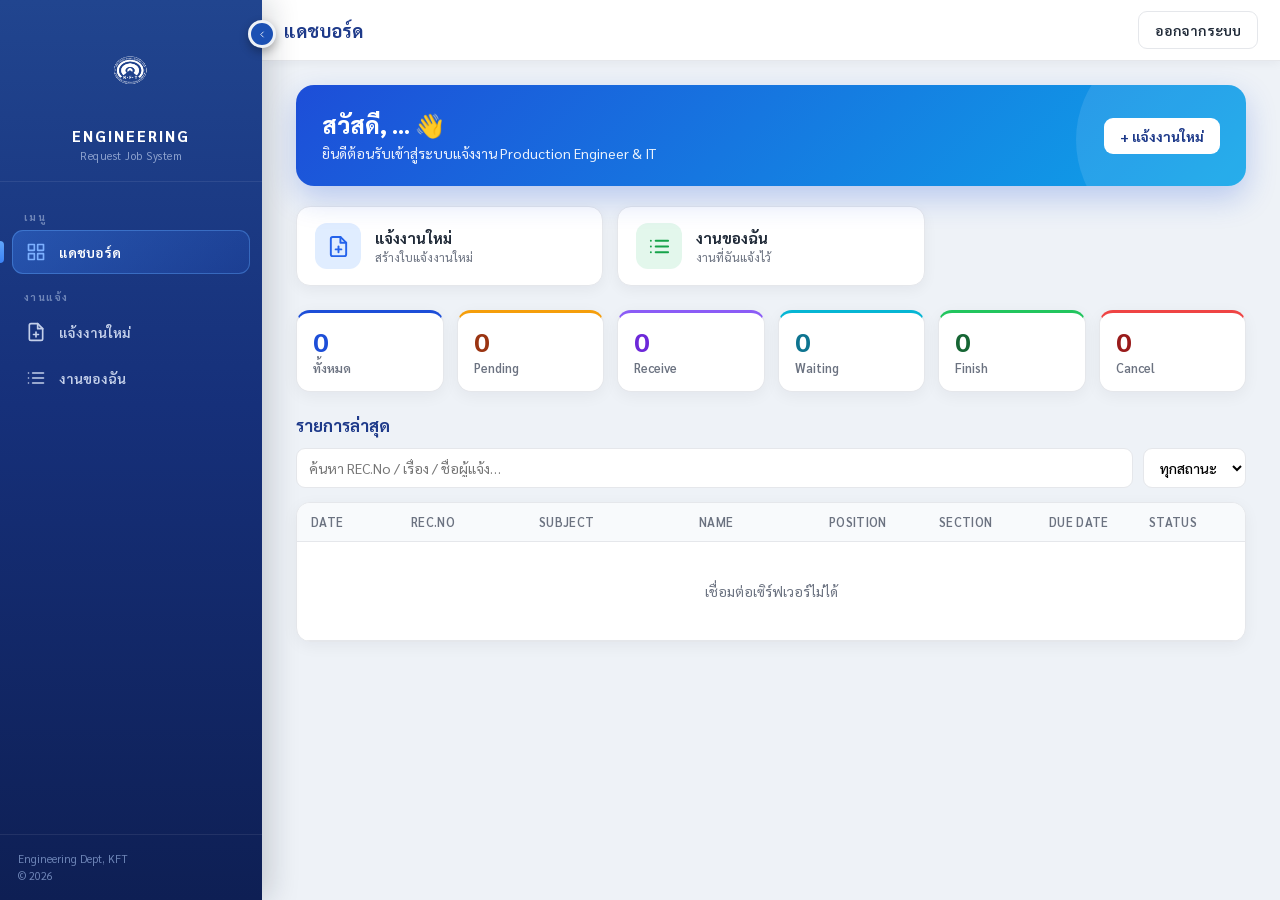
==== index.html @ c7412fe8 "Request Job (Z-PE-003) digital form system PHP 8 + MySQL web app digitising Katsuyama Finetech's pap" ====
<!DOCTYPE html>
<html lang="th">
<head>
  <meta charset="UTF-8" />
  <meta name="viewport" content="width=device-width, initial-scale=1.0" />
  <title>เข้าสู่ระบบ — Request Job (Production Engineer &amp; IT)</title>
  <link rel="icon" type="image/png" href="logo.png" />
  <link rel="stylesheet" href="styles.css?v=52" />
</head>
<body class="login-page">

  <div class="auth-mobile-brand"><img src="logo.png" alt="KFT — Kasiyama Finetech" /></div>

  <div class="auth-container" id="authContainer">

    <!-- SIGN UP -->
    <div class="auth-form-panel auth-signup">
      <form id="signupForm" autocomplete="off">
        <h2>สร้างบัญชีใหม่</h2>
        <p class="auth-sub">กรอกข้อมูลเพื่อสมัครใช้งาน</p>
        <div class="auth-field">
          <svg viewBox="0 0 24 24" fill="none" stroke="currentColor" stroke-width="2" stroke-linecap="round" stroke-linejoin="round"><path d="M19 21v-2a4 4 0 0 0-4-4H9a4 4 0 0 0-4 4v2"/><circle cx="12" cy="7" r="4"/></svg>
          <input type="text" id="su_name" placeholder="ชื่อ-นามสกุล" />
        </div>
        <div class="auth-field">
          <svg viewBox="0 0 24 24" fill="none" stroke="currentColor" stroke-width="2" stroke-linecap="round" stroke-linejoin="round"><circle cx="12" cy="8" r="5"/><path d="M3 21a9 9 0 0 1 18 0"/></svg>
          <input type="text" id="su_username" placeholder="Username (a-z, 0-9, _)" />
        </div>
        <div class="auth-field">
          <svg viewBox="0 0 24 24" fill="none" stroke="currentColor" stroke-width="2" stroke-linecap="round" stroke-linejoin="round"><rect x="3" y="11" width="18" height="11" rx="2"/><path d="M7 11V7a5 5 0 0 1 10 0v4"/></svg>
          <input type="password" id="su_password" placeholder="รหัสผ่าน (อย่างน้อย 8 ตัว)" />
          <button type="button" class="pw-toggle" aria-label="แสดง/ซ่อนรหัสผ่าน">
            <svg class="eye-show" viewBox="0 0 24 24" fill="none" stroke="currentColor" stroke-width="2" stroke-linecap="round" stroke-linejoin="round"><path d="M1 12s4-8 11-8 11 8 11 8-4 8-11 8-11-8-11-8z"/><circle cx="12" cy="12" r="3"/></svg>
            <svg class="eye-hide" viewBox="0 0 24 24" fill="none" stroke="currentColor" stroke-width="2" stroke-linecap="round" stroke-linejoin="round"><path d="M17.94 17.94A10.07 10.07 0 0 1 12 20c-7 0-11-8-11-8a18.45 18.45 0 0 1 5.06-5.94M9.9 4.24A9.12 9.12 0 0 1 12 4c7 0 11 8 11 8a18.5 18.5 0 0 1-2.16 3.19m-6.72-1.07a3 3 0 1 1-4.24-4.24"/><line x1="1" y1="1" x2="23" y2="23"/></svg>
          </button>
        </div>
        <div class="auth-field">
          <svg viewBox="0 0 24 24" fill="none" stroke="currentColor" stroke-width="2" stroke-linecap="round" stroke-linejoin="round"><rect x="3" y="11" width="18" height="11" rx="2"/><path d="M7 11V7a5 5 0 0 1 10 0v4"/></svg>
          <input type="password" id="su_confirm" placeholder="ยืนยันรหัสผ่าน" />
          <button type="button" class="pw-toggle" aria-label="แสดง/ซ่อนรหัสผ่าน">
            <svg class="eye-show" viewBox="0 0 24 24" fill="none" stroke="currentColor" stroke-width="2" stroke-linecap="round" stroke-linejoin="round"><path d="M1 12s4-8 11-8 11 8 11 8-4 8-11 8-11-8-11-8z"/><circle cx="12" cy="12" r="3"/></svg>
            <svg class="eye-hide" viewBox="0 0 24 24" fill="none" stroke="currentColor" stroke-width="2" stroke-linecap="round" stroke-linejoin="round"><path d="M17.94 17.94A10.07 10.07 0 0 1 12 20c-7 0-11-8-11-8a18.45 18.45 0 0 1 5.06-5.94M9.9 4.24A9.12 9.12 0 0 1 12 4c7 0 11 8 11 8a18.5 18.5 0 0 1-2.16 3.19m-6.72-1.07a3 3 0 1 1-4.24-4.24"/><line x1="1" y1="1" x2="23" y2="23"/></svg>
          </button>
        </div>
        <div class="auth-field">

          
          <svg viewBox="0 0 24 24" fill="none" stroke="currentColor" stroke-width="2" stroke-linecap="round" stroke-linejoin="round"><path d="M3 9l9-7 9 7v11a2 2 0 0 1-2 2H5a2 2 0 0 1-2-2z"/><polyline points="9 22 9 12 15 12 15 22"/></svg>
          <input type="text" id="su_department" placeholder="แผนก (เช่น Engineering)" />
        </div>
        <button type="submit" class="auth-btn">สมัครสมาชิก</button>
        <div class="error" id="signupError"></div>
        <a class="auth-mobile-toggle" id="mToSignIn">มีบัญชีแล้ว? เข้าสู่ระบบ</a>
      </form>
    </div>

    <!-- SIGN IN -->
    <div class="auth-form-panel auth-signin">
      <form id="loginForm" autocomplete="off">
        <h2>เข้าสู่ระบบ</h2>
        <p class="auth-sub">ระบบแจ้งงาน Production Engineer &amp; IT</p>
        <div class="auth-field">
          <svg viewBox="0 0 24 24" fill="none" stroke="currentColor" stroke-width="2" stroke-linecap="round" stroke-linejoin="round"><circle cx="12" cy="8" r="5"/><path d="M3 21a9 9 0 0 1 18 0"/></svg>
          <input type="text" id="username" placeholder="Username" />
        </div>
        <div class="auth-field">
          <svg viewBox="0 0 24 24" fill="none" stroke="currentColor" stroke-width="2" stroke-linecap="round" stroke-linejoin="round"><rect x="3" y="11" width="18" height="11" rx="2"/><path d="M7 11V7a5 5 0 0 1 10 0v4"/></svg>
          <input type="password" id="password" placeholder="รหัสผ่าน" />
          <button type="button" class="pw-toggle" aria-label="แสดง/ซ่อนรหัสผ่าน">
            <svg class="eye-show" viewBox="0 0 24 24" fill="none" stroke="currentColor" stroke-width="2" stroke-linecap="round" stroke-linejoin="round"><path d="M1 12s4-8 11-8 11 8 11 8-4 8-11 8-11-8-11-8z"/><circle cx="12" cy="12" r="3"/></svg>
            <svg class="eye-hide" viewBox="0 0 24 24" fill="none" stroke="currentColor" stroke-width="2" stroke-linecap="round" stroke-linejoin="round"><path d="M17.94 17.94A10.07 10.07 0 0 1 12 20c-7 0-11-8-11-8a18.45 18.45 0 0 1 5.06-5.94M9.9 4.24A9.12 9.12 0 0 1 12 4c7 0 11 8 11 8a18.5 18.5 0 0 1-2.16 3.19m-6.72-1.07a3 3 0 1 1-4.24-4.24"/><line x1="1" y1="1" x2="23" y2="23"/></svg>
          </button>
        </div>
        <button type="submit" class="auth-btn">เข้าสู่ระบบ</button>
        <div class="error" id="errorMsg"></div>
        <a class="auth-mobile-toggle" id="mToSignUp">ยังไม่มีบัญชี? สมัครสมาชิก</a>
      </form>
    </div>

    <!-- SLIDING OVERLAY -->
    <div class="auth-overlay-wrap">
      <div class="auth-overlay">
        <div class="auth-overlay-panel auth-overlay-left">
          <div class="overlay-logo"><img src="logo.png" alt="KFT" /></div>
          <h1>ยินดีต้อนรับกลับมา!</h1>
          <p>มีบัญชีอยู่แล้วใช่ไหม เข้าสู่ระบบเพื่อใช้งานต่อได้เลย</p>
          <button class="auth-ghost-btn" id="toSignIn">เข้าสู่ระบบ</button>
        </div>
        <div class="auth-overlay-panel auth-overlay-right">
          <div class="overlay-logo"><img src="logo.png" alt="KFT" /></div>
          <h1>สวัสดี!</h1>
          <p>ยังไม่มีบัญชี? สมัครสมาชิกเพื่อใช้ระบบแจ้งงาน Production Engineer &amp; IT</p>
          <button class="auth-ghost-btn" id="toSignUp">สมัครสมาชิก</button>
        </div>
      </div>
    </div>

  </div>

  <footer class="login-footer">Engineering Department, KFT &copy; 2026</footer>

  <script>
    // If already logged in, go to dashboard
    fetch('api/me.php').then(r => { if (r.ok) location.href = 'dashboard.html'; });

    const container = document.getElementById('authContainer');
    const goSignUp = () => container.classList.add('right-active');
    const goSignIn = () => container.classList.remove('right-active');
    document.getElementById('toSignUp').addEventListener('click', goSignUp);
    document.getElementById('toSignIn').addEventListener('click', goSignIn);
    document.getElementById('mToSignUp').addEventListener('click', goSignUp);
    document.getElementById('mToSignIn').addEventListener('click', goSignIn);

    // --- Sign in ---
    const loginForm = document.getElementById('loginForm');
    const err = document.getElementById('errorMsg');
    const loginBtn = loginForm.querySelector('button[type=submit]');
    let _cdTimer = null;

    function startCountdown(seconds) {
      if (_cdTimer) clearInterval(_cdTimer);
      loginBtn.disabled = true;
      let rem = seconds;
      const tick = () => {
        const m = Math.floor(rem / 60);
        const s = String(rem % 60).padStart(2, '0');
        loginBtn.textContent = `รอ ${m}:${s} นาที`;
        err.textContent = 'พยายามเข้าสู่ระบบหลายครั้งเกินไป กรุณารอให้ครบเวลา';
        err.classList.add('show');
      };
      tick();
      _cdTimer = setInterval(() => {
        rem--;
        if (rem <= 0) {
          clearInterval(_cdTimer); _cdTimer = null;
          loginBtn.disabled = false;
          loginBtn.textContent = 'เข้าสู่ระบบ';
          err.classList.remove('show');
        } else { tick(); }
      }, 1000);
    }

    loginForm.addEventListener('submit', async (e) => {
      e.preventDefault();
      if (loginBtn.disabled) return;
      err.classList.remove('show');
      const username = document.getElementById('username').value.trim();
      const password = document.getElementById('password').value;
      try {
        const res = await fetch('api/login.php', {
          method: 'POST', headers: { 'Content-Type': 'application/json' },
          body: JSON.stringify({ username, password }),
        });
        if (res.ok) { location.href = 'dashboard.html'; }
        else {
          const d = await res.json();
          if (res.status === 429 && d.retry_after) { startCountdownf(d.retry_after); }
          else {
            const suffix = (d.attempts && d.max) ? ` (${d.attempts}/${d.max} ครั้ง)` : '';
            err.textContent = (d.error || 'Login failed') + suffix;
            err.classList.add('show');
          }
        }
      } catch { err.textContent = 'ไม่สามารถเชื่อมต่อเซิร์ฟเวอร์ได้'; err.classList.add('show'); }
    });

    // --- Sign up---
    const signupForm = document.getElementById('signupForm');
    const suErr = document.getElementById('signupError');
    signupForm.addEventListener('submit', async (e) => {
      e.preventDefault();
      suErr.classList.remove('show');
      const name       = document.getElementById('su_name').value.trim();
      const username   = document.getElementById('su_username').value.trim();
      const password   = document.getElementById('su_password').value;
      const confirm    = document.getElementById('su_confirm').value;
      const department = document.getElementById('su_department').value.trim();
      if (password !== confirm) {
        suErr.textContent = 'รหัสผ่านไม่ตรงกัน'; suErr.classList.add('show'); return;
      }
      try {
        const res = await fetch('api/register.php', {
          method: 'POST', headers: { 'Content-Type': 'application/json' },
          body: JSON.stringify({ name, username, password, department }),
        });
        if (res.ok) { location.href = 'dashboard.html'; }
        else { const d = await res.json(); suErr.textContent = d.error || 'Sign up failed'; suErr.classList.add('show'); }
      } catch { suErr.textContent = 'Cannot reach server'; suErr.classList.add('show'); }
    });

    // clear errors on typing
    document.querySelectorAll('#loginForm input').forEach(i => i.addEventListener('input', () => err.classList.remove('show')));
    document.querySelectorAll('#signupForm input').forEach(i => i.addEventListener('input', () => suErr.classList.remove('show')));

    // password visibility toggle
    document.querySelectorAll('.pw-toggle').forEach(btn => {
      btn.querySelector('.eye-hide').style.display = 'none';
      btn.addEventListener('click', () => {
        const input = btn.previousElementSibling;
        const show = input.type === 'password';
        input.type = show ? 'text' : 'password';
        btn.querySelector('.eye-show').style.display = show ? 'none' : '';
        btn.querySelector('.eye-hide').style.display = show ? '' : 'none';
      });
    });
  </script>
</body>
</html>
---- styles.css ----
@import url('https://fonts.googleapis.com/css2?family=Sarabun:wght@300;400;500;600;700;800&display=swap');
/* ============================================================
   REQUEST JOB — Production Engineer & IT
   Shared styles: auth (sliding login) + dashboard
   ============================================================ */
:root{
  --brand:#1d4ed8;
  --brand-dark:#1e3a8a;
  --brand-grad:linear-gradient(135deg,#1d4ed8,#0ea5e9);
  --ink:#1f2937;
  --muted:#6b7280;
  --line:#e5e7eb;
  --bg:#eef2f7;
  --danger:#dc2626;
  --ok:#16a34a;
  --warn:#d97706;
  --radius:14px;
  --shadow:0 14px 40px rgba(15,23,42,.18);
}
*{ box-sizing:border-box; }
html,body{ margin:0; padding:0; }
body{ font-family:"Sarabun","Segoe UI","Tahoma",Arial,sans-serif; color:var(--ink); -webkit-font-smoothing:antialiased; }
a{ color:inherit; }
/* form controls don't inherit the page font by default — force Sarabun everywhere
   (search boxes, the status <select>, every button, textareas) */
button, input, select, textarea, optgroup{ font-family:inherit; }
.toolbar select{ font-weight:500; cursor:pointer; }

/* =====================================================
   AUTH — sliding sign in / sign up
   ===================================================== */
body.login-page{
  min-height:100vh; display:flex; align-items:center; justify-content:center;
  background:
    radial-gradient(1100px 600px at 110% -10%, rgba(14,165,233,.25), transparent),
    radial-gradient(900px 500px at -10% 120%, rgba(29,78,216,.25), transparent),
    var(--bg);
  padding:20px;
}
.auth-mobile-brand{ display:none; }

.auth-container{
  position:relative; width:860px; max-width:100%; min-height:560px;
  background:#fff; border-radius:var(--radius); box-shadow:var(--shadow);
  overflow:hidden;
}

/* form panels */
.auth-form-panel{
  position:absolute; top:0; height:100%; width:50%;
  display:flex; align-items:center; justify-content:center;
  transition:transform .6s ease-in-out, opacity .6s ease-in-out;
}
.auth-form-panel form{
  width:100%; max-width:340px; padding:0 40px;
  display:flex; flex-direction:column; gap:13px; text-align:center;
}
.auth-signin{ left:0; z-index:2; }
.auth-signup{ left:0; z-index:1; opacity:0; }

.auth-form-panel h2{ margin:0; font-size:24px; color:var(--brand-dark); }
.auth-sub{ margin:0 0 6px; color:var(--muted); font-size:13px; }

/* fields */
.auth-field{
  display:flex; align-items:center; gap:10px;
  background:#f6f8fb; border:1.5px solid #e6eaf0; border-radius:13px;
  padding:0 13px; box-shadow:inset 0 1px 2px rgba(15,23,42,.04);
  transition:border-color .2s, box-shadow .2s, background .2s, transform .15s;
}
.auth-field:hover{ border-color:#cfd8e6; transform:translateY(-1px); }
.auth-field:focus-within{
  background:#fff; border-color:var(--brand);
  box-shadow:0 0 0 4px rgba(29,78,216,.14), 0 6px 16px rgba(29,78,216,.10);
  transform:translateY(-1px);
}
.auth-field svg{ width:18px; height:18px; color:#9aa6b8; flex:0 0 auto; transition:color .2s, transform .2s; }
.auth-field:focus-within svg{ color:var(--brand); transform:scale(1.08); }
.auth-field input{
  border:none; background:transparent; outline:none; flex:1;
  padding:13px 0; font-size:14.5px; font-weight:500; color:var(--ink); min-width:0;
  font-family:inherit;
}
.auth-field input::placeholder{ color:#aab4c4; font-weight:400; }
.pw-toggle{ border:none; background:transparent; cursor:pointer; color:#9aa6b8; padding:4px; display:flex; border-radius:7px; transition:color .2s, background .2s; }
.pw-toggle:hover{ color:var(--brand); background:rgba(29,78,216,.08); }
.pw-toggle svg{ width:18px; height:18px; }

.auth-btn{
  margin-top:8px; border:none; border-radius:13px; padding:13px;
  background:var(--brand-grad); background-size:160% 160%; background-position:0% 50%;
  color:#fff; font-size:15px; font-weight:700; letter-spacing:.3px;
  cursor:pointer; font-family:inherit;
  box-shadow:0 8px 20px rgba(29,78,216,.32);
  transition:transform .15s ease, box-shadow .2s ease, background-position .4s ease, filter .2s;
}
.auth-btn:hover{ transform:translateY(-2px); box-shadow:0 12px 28px rgba(29,78,216,.42); background-position:100% 50%; }
.auth-btn:active{ transform:translateY(0) scale(.98); box-shadow:0 6px 16px rgba(29,78,216,.3); }
.auth-btn:disabled{ opacity:.7; cursor:not-allowed; transform:none; box-shadow:none; }

.error{
  font-size:12.5px; color:var(--danger); min-height:0; max-height:0;
  overflow:hidden; opacity:0; transition:.2s;
}
.error.show{ max-height:60px; opacity:1; margin-top:2px; }

.auth-mobile-toggle{ display:none; color:var(--brand); font-size:13px; cursor:pointer; text-decoration:underline; }

/* sliding overlay */
.auth-overlay-wrap{
  position:absolute; top:0; left:50%; width:50%; height:100%;
  overflow:hidden; z-index:100; transition:transform .6s ease-in-out;
}
.auth-overlay{
  position:relative; left:-100%; width:200%; height:100%;
  background:var(--brand-grad); color:#fff;
  transform:translateX(0); transition:transform .6s ease-in-out;
}
.auth-overlay-panel{
  position:absolute; top:0; height:100%; width:50%;
  display:flex; flex-direction:column; align-items:center; justify-content:center;
  text-align:center; padding:0 38px; gap:12px;
}
.auth-overlay-panel h1{ margin:0; font-size:26px; }
.auth-overlay-panel p{ margin:0; font-size:14px; line-height:1.5; opacity:.95; }
.auth-overlay-left{ left:0; transform:translateX(-18%); }
.auth-overlay-right{ right:0; transform:translateX(0); }
.overlay-logo{ margin-bottom:10px; }
.overlay-logo img{ height:64px; display:block; filter:brightness(0) invert(1); }

.auth-ghost-btn{
  margin-top:8px; border:2px solid rgba(255,255,255,.9); background:transparent; color:#fff;
  border-radius:12px; padding:12px 38px; font-size:14px; font-weight:700; letter-spacing:.4px;
  cursor:pointer; font-family:inherit;
  transition:background .2s, transform .15s, box-shadow .2s, border-color .2s;
}
.auth-ghost-btn:hover{
  background:rgba(255,255,255,.16); border-color:#fff;
  transform:translateY(-2px); box-shadow:0 8px 20px rgba(0,0,0,.18);
}
.auth-ghost-btn:active{ transform:translateY(0) scale(.98); }

/* ---- toggled state: show sign-up ---- */
.auth-container.right-active .auth-signin{ transform:translateX(100%); opacity:0; z-index:1; }
.auth-container.right-active .auth-signup{ transform:translateX(100%); opacity:1; z-index:5; animation:show .6s; }
.auth-container.right-active .auth-overlay-wrap{ transform:translateX(-100%); }
.auth-container.right-active .auth-overlay{ transform:translateX(50%); }
.auth-container.right-active .auth-overlay-left{ transform:translateX(0); }
.auth-container.right-active .auth-overlay-right{ transform:translateX(18%); }
@keyframes show{ 0%,49%{ opacity:0; z-index:1; } 50%,100%{ opacity:1; z-index:5; } }

.login-footer{ position:fixed; bottom:14px; width:100%; text-align:center; color:var(--muted); font-size:12px; }

/* ---- mobile auth ---- */
@media (max-width:768px){
  .auth-overlay-wrap{ display:none; }
  .auth-container{ width:100%; min-height:auto; box-shadow:none; background:transparent; }
  .auth-mobile-brand{ display:block; text-align:center; margin-bottom:18px; }
  .auth-mobile-brand img{ height:50px; }
  .auth-form-panel{ position:relative; width:100%; transform:none !important; }
  .auth-signup{ display:none; }
  .auth-container.right-active .auth-signin{ display:none; }
  .auth-container.right-active .auth-signup{ display:flex; opacity:1; animation:none; }
  .auth-form-panel form{ background:#fff; border-radius:var(--radius); box-shadow:var(--shadow); padding:26px 24px; max-width:380px; margin:0 auto; }
  .auth-mobile-toggle{ display:inline-block; }
}

/* =====================================================
   DASHBOARD
   ===================================================== */
body.app{ background:var(--bg); min-height:100vh; }

.topbar{
  position:sticky; top:0; z-index:20;
  display:flex; align-items:center; gap:14px;
  background:#fff; border-bottom:1px solid var(--line);
  padding:11px 22px; box-shadow:0 2px 10px rgba(15,23,42,.05);
}
.topbar .brand{ display:flex; align-items:center; gap:10px; font-weight:700; color:var(--brand-dark); }
.topbar .brand img{ height:34px; }
.topbar .spacer{ flex:1; }
.topbar .who{ font-size:13px; color:var(--muted); text-align:right; line-height:1.3; }
.topbar .who b{ color:var(--ink); }

.btn{
  border:none; border-radius:9px; padding:9px 16px; font-size:14px; font-weight:600;
  cursor:pointer; background:#eef2f7; color:var(--ink);
  display:inline-flex; align-items:center; gap:7px; transition:background .15s, transform .05s; text-decoration:none;
}
.btn:hover{ background:#e2e8f0; }
.btn:active{ transform:translateY(1px); }
.btn.primary{ background:var(--brand-grad); color:#fff; }
.btn.primary:hover{ filter:brightness(1.06); }
.btn.ghost{ background:transparent; border:1px solid var(--line); }

.wrap{ max-width:1560px; width:100%; margin:0 auto; padding:24px 34px 50px; }
.page-head{ display:flex; align-items:center; gap:14px; margin-bottom:18px; flex-wrap:wrap; }
.page-head h1{ margin:0; font-size:22px; }
.page-head .spacer{ flex:1; }

/* stat cards */
.cards{ display:grid; grid-template-columns:repeat(6,1fr); gap:13px; margin-bottom:22px; }
.card{
  background:#fff; border:1px solid var(--line); border-radius:var(--radius);
  padding:15px 16px; box-shadow:0 4px 16px rgba(15,23,42,.05);
  border-top:3px solid transparent;
}
.card .n{ font-size:26px; font-weight:800; line-height:1; }
.card .l{ font-size:12.5px; color:var(--muted); margin-top:6px; font-weight:600; }
.card.c-total   .n{ color:var(--brand); }    .card.c-total{ border-top-color:var(--brand); }
.card.c-pending .n{ color:#9a3412; }         .card.c-pending{ border-top-color:#f59e0b; }
.card.c-receive .n{ color:#6d28d9; }         .card.c-receive{ border-top-color:#8b5cf6; }
.card.c-waiting .n{ color:#0e7490; }         .card.c-waiting{ border-top-color:#06b6d4; }
.card.c-finish  .n{ color:#166534; }         .card.c-finish{ border-top-color:#22c55e; }
.card.c-cancel  .n{ color:#991b1b; }         .card.c-cancel{ border-top-color:#ef4444; }
@media (max-width:1100px){ .cards{ grid-template-columns:repeat(3,1fr); } }

/* toolbar */
.toolbar{ display:flex; gap:10px; margin-bottom:14px; flex-wrap:wrap; }
.toolbar input,.toolbar select{
  border:1px solid var(--line); border-radius:9px; padding:9px 12px; font-size:14px; background:#fff; outline:none;
}
.toolbar input{ flex:1; min-width:180px; }
.toolbar input:focus,.toolbar select:focus{ border-color:var(--brand); box-shadow:0 0 0 3px rgba(29,78,216,.1); }

/* ===== Filter bar (date range · recorder · clear · sort) ===== */
.filterbar{ display:flex; align-items:flex-end; gap:12px; flex-wrap:wrap; margin-bottom:16px; }
.fb-field{ display:flex; flex-direction:column; gap:6px; position:relative; }
.fb-field > label{ font-size:12px; font-weight:600; color:var(--muted); padding-left:6px; }
.fb-pill{ display:inline-flex; align-items:center; gap:9px; height:42px; padding:0 16px;
  border:1px solid var(--line); border-radius:999px; background:#fff; color:var(--ink);
  font-size:14px; cursor:pointer; font-family:inherit; transition:border-color .15s, box-shadow .15s; }
.fb-pill:hover{ border-color:#cbd5e1; }
.fb-pill.open, .fb-pill:focus-within{ border-color:var(--brand); box-shadow:0 0 0 3px rgba(29,78,216,.1); }
.fb-pill > svg{ width:17px; height:17px; color:var(--muted); flex:0 0 auto; }
.fb-pill input{ border:none; outline:none; background:transparent; font:inherit; min-width:150px; color:var(--ink); }
.fb-pill .ph{ color:var(--muted); }
select.fb-pill{ -webkit-appearance:none; appearance:none; padding-right:36px; font-weight:500;
  background-image:url("data:image/svg+xml;utf8,<svg xmlns='http://www.w3.org/2000/svg' width='14' height='14' viewBox='0 0 24 24' fill='none' stroke='%236b7280' stroke-width='2.5' stroke-linecap='round' stroke-linejoin='round'><polyline points='6 9 12 15 18 9'/></svg>");
  background-repeat:no-repeat; background-position:right 15px center; }

.fb-btn{ height:42px; display:inline-flex; align-items:center; gap:7px; padding:0 17px;
  border:1px solid var(--line); border-radius:999px; background:#fff; color:var(--ink);
  font-size:13.5px; font-weight:600; cursor:pointer; font-family:inherit;
  transition:background .15s, border-color .15s, transform .05s; }
.fb-btn:hover{ background:#f8fafc; border-color:#cbd5e1; }
.fb-btn:active{ transform:translateY(1px); }
.fb-btn svg{ width:16px; height:16px; flex:0 0 auto; }
.fb-btn.clear{ color:#dc2626; }
.fb-btn.clear:hover{ background:#fef2f2; border-color:#fecaca; }

/* date-range calendar popover */
.fb-cal{ position:absolute; top:76px; left:0; z-index:60; width:300px; background:#fff;
  border:1px solid var(--line); border-radius:16px; box-shadow:0 18px 44px rgba(15,23,42,.18);
  padding:14px; display:none; }
.fb-cal.show{ display:block; animation:fbCalIn .16s ease; }
@keyframes fbCalIn{ from{ opacity:0; transform:translateY(-6px) } to{ opacity:1; transform:none } }
.fb-cal-head{ display:flex; align-items:center; justify-content:space-between; margin-bottom:10px; gap:8px; }
.fb-cal-title{ font-weight:700; font-size:14.5px; color:var(--brand-dark); }
.fb-cal-nav{ border:none; background:#f1f5f9; width:30px; height:30px; border-radius:9px; cursor:pointer;
  display:flex; align-items:center; justify-content:center; color:var(--ink); transition:background .15s; }
.fb-cal-nav:hover{ background:#e2e8f0; }
.fb-cal-nav svg{ width:16px; height:16px; }
.fb-cal-grid{ display:grid; grid-template-columns:repeat(7,1fr); }
.fb-cal-dow{ text-align:center; font-size:11px; font-weight:700; color:var(--muted); padding:5px 0; }
.fb-cal-day{ text-align:center; font-size:13px; height:34px; line-height:34px; cursor:pointer;
  transition:background .12s, color .12s; user-select:none; }
.fb-cal-day:hover{ background:#eef4ff; border-radius:9px; }
.fb-cal-day.muted{ color:#cbd5e1; cursor:default; }
.fb-cal-day.muted:hover{ background:transparent; }
.fb-cal-day.today{ box-shadow:inset 0 0 0 1.5px var(--brand); border-radius:9px; font-weight:700; }
.fb-cal-day.in-range{ background:#e0edff; }
.fb-cal-day.range-start{ background:var(--brand); color:#fff; border-radius:9px 0 0 9px; }
.fb-cal-day.range-end{ background:var(--brand); color:#fff; border-radius:0 9px 9px 0; }
.fb-cal-day.range-start.range-end{ border-radius:9px; }
.fb-cal-foot{ display:flex; gap:8px; margin-top:12px; }
.fb-cal-foot button{ flex:1; height:36px; border-radius:10px; border:1px solid var(--line); background:#fff;
  font:inherit; font-weight:600; font-size:13px; cursor:pointer; color:var(--ink); }
.fb-cal-foot .clr:hover{ background:#f8fafc; }
.fb-cal-foot .ok{ background:var(--brand-grad); color:#fff; border:none; }
.fb-cal-foot .ok:hover{ filter:brightness(1.05); }
@media (max-width:680px){ .fb-field, .fb-pill input{ min-width:0; } .filterbar{ gap:9px; } }

/* table */
.table-wrap{ background:#fff; border:1px solid var(--line); border-radius:var(--radius); overflow:hidden; box-shadow:0 4px 16px rgba(15,23,42,.05); }
table.data{ width:100%; border-collapse:collapse; font-size:14px; }
table.data th,table.data td{ padding:11px 14px; text-align:left; border-bottom:1px solid var(--line); }
/* only long free-text columns (e.g. subject) wrap; dates/short cols stay intact */
table.data td.wrap{ overflow-wrap:anywhere; }
table.data th{ background:#f8fafc; color:var(--muted); font-weight:600; font-size:12.5px; text-transform:uppercase; letter-spacing:.3px; }
table.data tbody tr{ cursor:pointer; transition:background .12s; }
table.data tbody tr:hover{ background:#f4f8ff; }
table.data .rec{ font-weight:700; color:var(--brand); white-space:nowrap; }
table.data .empty{ text-align:center; color:var(--muted); padding:40px; cursor:default; }

.badge{ display:inline-block; padding:3px 12px; border-radius:999px; font-size:12px; font-weight:700; border:1px solid transparent; white-space:nowrap; }
.badge.pending{ background:#ffedd5; color:#9a3412; border-color:#fed7aa; }
.badge.receive{ background:#ede9fe; color:#6d28d9; border-color:#ddd6fe; }
.badge.waiting{ background:#cffafe; color:#0e7490; border-color:#a5f3fc; }
.badge.finish { background:#dcfce7; color:#166534; border-color:#bbf7d0; }
.badge.cancel { background:#fee2e2; color:#991b1b; border-color:#fecaca; }

@media (max-width:720px){
  .cards{ grid-template-columns:repeat(2,1fr); }
  table.data th:nth-child(4),table.data td:nth-child(4){ display:none; }
}

/* =====================================================
   SIDEBAR — app shell (dashboard / admin)
   ===================================================== */
body.app{ display:flex; min-height:100vh; background:var(--bg); }

.sidebar{
  position:sticky; top:0; align-self:flex-start;
  width:262px; flex:0 0 262px; height:100vh;
  background:linear-gradient(180deg,#21458f 0%,#16307a 45%,#0e1f54 100%);
  color:#c4d0ea; display:flex; flex-direction:column;
  box-shadow:6px 0 30px rgba(15,23,42,.20); z-index:40;
  transition:width .25s ease, flex-basis .25s ease, transform .25s ease;
}
.sb-head{ padding:26px 18px 18px; text-align:center; border-bottom:1px solid rgba(255,255,255,.08); position:relative; }
.sb-logo{ width:88px; height:88px; margin:0 auto 12px;
  display:flex; align-items:center; justify-content:center;
  transition:width .25s, height .25s; }
.sb-logo img{ width:100%; height:100%; object-fit:contain; filter:brightness(0) invert(1); }
.sb-brand{ font-weight:800; letter-spacing:2px; font-size:15px; color:#fff; }
.sb-sub{ font-size:11px; color:#8ea3cf; margin-top:3px; letter-spacing:.5px; }

.sb-toggle{
  position:absolute; top:20px; right:-14px; width:28px; height:28px; border-radius:50%;
  background:#1b50b3; border:3px solid var(--bg); color:#fff; cursor:pointer;
  display:flex; align-items:center; justify-content:center; box-shadow:0 4px 10px rgba(0,0,0,.3);
  transition:background .2s; z-index:2;
}
.sb-toggle:hover{ background:#2563eb; }
.sb-toggle svg{ width:15px; height:15px; transition:transform .25s; }

.sb-nav{ flex:1; overflow-y:auto; padding:12px; }
.sb-nav::-webkit-scrollbar{ width:6px; }
.sb-nav::-webkit-scrollbar-thumb{ background:rgba(255,255,255,.14); border-radius:3px; }
.sb-section{ font-size:10.5px; font-weight:700; letter-spacing:1.4px; color:#6f86b8;
  text-transform:uppercase; margin:16px 12px 7px; }
.sb-item{
  display:flex; align-items:center; gap:12px; padding:11px 13px; margin:2px 0;
  border-radius:11px; color:#c4d0ea; text-decoration:none; font-size:14px; font-weight:600;
  position:relative; white-space:nowrap; transition:background .18s, color .18s;
}
.sb-item:hover{ background:rgba(255,255,255,.08); color:#fff; }
.sb-item.active{ background:linear-gradient(135deg,rgba(59,130,246,.38),rgba(37,99,235,.16));
  color:#fff; box-shadow:inset 0 0 0 1px rgba(96,165,250,.4); }
.sb-item.active::before{ content:""; position:absolute; left:-12px; top:50%; transform:translateY(-50%);
  width:4px; height:22px; background:linear-gradient(#60a5fa,#3b82f6); border-radius:0 4px 4px 0; }
.sb-ico{ width:22px; height:22px; flex:0 0 auto; display:flex; align-items:center; justify-content:center; }
.sb-ico svg{ width:20px; height:20px; }
.sb-item.active .sb-ico{ color:#7cb0ff; }

.sb-foot{ padding:16px 18px; font-size:11px; color:#6f86b8;
  border-top:1px solid rgba(255,255,255,.08); line-height:1.5; }

/* collapsed (desktop) */
body.sidebar-collapsed .sidebar{ width:76px; flex-basis:76px; }
body.sidebar-collapsed .sb-brand,
body.sidebar-collapsed .sb-sub,
body.sidebar-collapsed .sb-section,
body.sidebar-collapsed .sb-item span:not(.sb-ico),
body.sidebar-collapsed .sb-foot{ display:none; }
body.sidebar-collapsed .sb-logo{ width:48px; height:48px; }
body.sidebar-collapsed .sb-item{ justify-content:center; padding:11px 0; }
body.sidebar-collapsed .sb-item.active::before{ display:none; }
body.sidebar-collapsed .sb-toggle svg{ transform:rotate(180deg); }

/* main column */
.main{ flex:1; min-width:0; display:flex; flex-direction:column; }
.topbar .page-title{ margin:0; font-size:18px; font-weight:700; color:var(--brand-dark); }
.hamburger{ display:none; border:none; background:transparent; cursor:pointer; padding:6px; color:var(--ink); }
.hamburger svg{ width:24px; height:24px; }
.sb-backdrop{ display:none; }

/* responsive: off-canvas drawer */
@media (max-width:860px){
  .sidebar{ position:fixed; left:0; top:0; transform:translateX(-100%); }
  body.sidebar-open .sidebar{ transform:translateX(0); }
  .sb-toggle{ display:none; }
  .hamburger{ display:inline-flex; }
  .sb-backdrop{ position:fixed; inset:0; background:rgba(15,23,42,.5); z-index:35;
    opacity:0; pointer-events:none; transition:opacity .25s; display:block; }
  body.sidebar-open .sb-backdrop{ opacity:1; pointer-events:auto; }
}

/* =====================================================
   ADMIN PANEL — design system (used by admin.html)
   ===================================================== */
.topbar h2{ margin:0; font-size:19px; font-weight:800; color:var(--brand-dark); }
.topbar-right{ display:flex; align-items:center; gap:13px; margin-left:auto; }
.user-badge{ display:flex; align-items:center; gap:9px; background:#f3f6fb; border:1px solid var(--line);
  padding:5px 13px 5px 6px; border-radius:999px; }
.user-avatar{ width:30px; height:30px; border-radius:50%; flex:0 0 auto; color:#fff; font-weight:700; font-size:14px;
  display:flex; align-items:center; justify-content:center; background:linear-gradient(135deg,var(--brand),var(--brand-dark)); }
.user-badge span{ font-size:13px; font-weight:600; }
.btn-logout{ display:inline-flex; align-items:center; gap:7px; border:1px solid var(--line); background:#fff;
  border-radius:10px; padding:8px 14px; font:inherit; font-weight:600; font-size:13px; cursor:pointer;
  color:var(--ink); transition:background .15s, border-color .15s; }
.btn-logout svg{ width:16px; height:16px; }
.btn-logout:hover{ background:#f8fafc; border-color:#cbd5e1; }

.content{ max-width:1560px; width:100%; margin:0 auto; padding:26px 34px 50px; }

/* stat cards */
.stats{ display:grid; grid-template-columns:repeat(3,1fr); gap:18px; }
.stat-card{ display:flex; align-items:center; gap:16px; background:#fff; border:1px solid var(--line);
  border-radius:16px; padding:20px 22px; box-shadow:0 6px 18px rgba(15,23,42,.05); }
.stat-icon{ width:54px; height:54px; border-radius:14px; flex:0 0 auto; display:flex; align-items:center; justify-content:center; }
.stat-icon svg{ width:26px; height:26px; }
.stat-icon.blue{ background:#e0edff; color:#2563eb; }
.stat-icon.purple{ background:#efe7fe; color:#7c3aed; }
.stat-icon.green{ background:#e3f7ec; color:#16a34a; }
.stat-info .value{ font-size:30px; font-weight:800; line-height:1; color:var(--brand-dark); }
.stat-info .label{ font-size:12px; color:var(--muted); margin-top:5px; text-transform:uppercase; letter-spacing:.6px; }

/* panel */
.panel{ background:#fff; border:1px solid var(--line); border-radius:16px;
  box-shadow:0 6px 18px rgba(15,23,42,.05); overflow:hidden; }
.panel-header{ display:flex; align-items:center; justify-content:space-between; gap:12px;
  padding:18px 20px; border-bottom:1px solid var(--line); }
.panel-header h3{ margin:0; font-size:17px; display:flex; align-items:center; gap:9px; color:var(--brand-dark); }
.panel-header h3 svg{ width:20px; height:20px; color:var(--brand); }
.btn-add{ display:inline-flex; align-items:center; gap:8px; background:#0f1f52; color:#fff; border:none;
  border-radius:11px; padding:10px 18px; font:inherit; font-weight:700; font-size:13.5px; cursor:pointer;
  transition:background .15s, transform .1s; }
.btn-add svg{ width:16px; height:16px; }
.btn-add:hover{ background:#1b3372; } .btn-add:active{ transform:translateY(1px); }

/* user table */
.user-table{ width:100%; border-collapse:collapse; font-size:14px; }
.user-table th,.user-table td{ padding:13px 16px; text-align:left; border-bottom:1px solid var(--line); }
.user-table th{ background:#f8fafc; color:var(--muted); font-weight:600; font-size:12px; text-transform:uppercase; letter-spacing:.4px; }
.user-table tbody tr:hover{ background:#f9fbff; }
.user-table .empty{ text-align:center; color:var(--muted); padding:36px; }
.role-badge{ display:inline-flex; align-items:center; gap:6px; padding:4px 12px; border-radius:999px; font-size:12.5px; font-weight:700; }
.role-badge svg{ width:14px; height:14px; }
.role-badge.admin{ background:#e0edff; color:#1d4ed8; }
.role-badge.engineer{ background:#fef0e0; color:#c2630c; }
.role-badge.user{ background:#e3f7ec; color:#15803d; }
.action-cell{ display:flex; gap:8px; }
.btn-edit,.btn-delete{ border:none; border-radius:9px; cursor:pointer; display:inline-flex; align-items:center; gap:5px;
  font:inherit; font-weight:600; font-size:13px; transition:background .15s, transform .1s; }
.btn-edit{ background:#eef4ff; color:#2563eb; padding:8px; }
.btn-edit svg{ width:16px; height:16px; }
.btn-edit:hover{ background:#dbe8ff; }
.btn-delete{ background:#fef2f2; color:#dc2626; padding:8px 12px; }
.btn-delete svg{ width:15px; height:15px; }
.btn-delete:hover{ background:#fee2e2; }
.btn-edit:active,.btn-delete:active{ transform:translateY(1px); }

/* modal */
.modal-overlay{ position:fixed; inset:0; background:rgba(15,23,42,.45); backdrop-filter:blur(2px);
  display:flex; align-items:center; justify-content:center; z-index:200; padding:20px; }
.modal-card{ background:#fff; border-radius:16px; width:440px; max-width:100%; max-height:92vh; overflow-y:auto;
  box-shadow:0 24px 60px rgba(0,0,0,.3); animation:mRise .25s ease both; }
@keyframes mRise{ from{ opacity:0; transform:translateY(16px); } to{ opacity:1; transform:none; } }
.modal-header{ display:flex; align-items:center; justify-content:space-between; padding:18px 22px; border-bottom:1px solid var(--line); }
.modal-title{ font-size:17px; font-weight:700; color:var(--brand-dark); }
.btn-close{ border:none; background:transparent; cursor:pointer; color:var(--muted); padding:4px; border-radius:8px; display:flex;
  transition:background .15s, color .15s; }
.btn-close svg{ width:20px; height:20px; }
.btn-close:hover{ background:#f1f5f9; color:var(--ink); }
#userForm{ padding:18px 22px; }
.form-group{ margin-bottom:14px; }
.form-group label{ display:block; font-size:13px; font-weight:600; margin-bottom:6px; color:#374151; }
.form-group input,.form-group select{ width:100%; border:1px solid var(--line); border-radius:10px; padding:11px 13px;
  font:inherit; outline:none; background:#fff; transition:border-color .15s, box-shadow .15s; }
.form-group input:focus,.form-group select:focus{ border-color:var(--brand); box-shadow:0 0 0 3px rgba(29,78,216,.12); }
.form-group input:disabled{ background:#f3f5f9; color:var(--muted); }
.pass-wrap{ position:relative; display:flex; align-items:center; }
.pass-wrap input{ padding-right:42px; }
.pass-toggle{ position:absolute; right:8px; border:none; background:transparent; cursor:pointer; color:var(--muted);
  padding:5px; display:flex; border-radius:7px; }
.pass-toggle svg{ width:18px; height:18px; }
.pass-toggle:hover{ color:var(--brand); }
#userForm .error{ color:var(--danger); font-size:13px; margin-bottom:10px; max-height:0; overflow:hidden; opacity:0; transition:.2s; }
#userForm .error.show{ max-height:60px; opacity:1; }
.modal-footer{ display:flex; gap:10px; justify-content:flex-end; padding-top:4px; }
.btn-cancel{ border:1px solid var(--line); background:#fff; border-radius:10px; padding:10px 18px; font:inherit; font-weight:600; cursor:pointer; color:var(--ink); }
.btn-cancel:hover{ background:#f8fafc; }
.btn-save{ display:inline-flex; align-items:center; gap:7px; border:none; border-radius:10px; padding:10px 20px;
  background:var(--brand-grad); color:#fff; font:inherit; font-weight:700; cursor:pointer; }
.btn-save svg{ width:16px; height:16px; }
.btn-save:hover{ filter:brightness(1.06); }

/* toast */
.toast{ position:fixed; top:20px; right:20px; z-index:999; display:flex; align-items:center; gap:9px;
  padding:13px 18px; border-radius:11px; color:#fff; font-weight:600; font-size:14px;
  box-shadow:0 12px 30px rgba(0,0,0,.25); animation:tSlide .3s ease both; }
.toast svg{ width:18px; height:18px; flex:0 0 auto; }
.toast.success{ background:#16a34a; } .toast.error{ background:#dc2626; }
@keyframes tSlide{ from{ opacity:0; transform:translateX(20px); } to{ opacity:1; transform:none; } }

/* ============================================================
   Notification Bell
   ============================================================ */
.nb-wrap{ position:relative; }
.nb-btn{
  width:36px; height:36px; border-radius:10px;
  background:transparent; border:none; cursor:pointer;
  display:flex; align-items:center; justify-content:center;
  position:relative; color:var(--brand-dark,#1e3a8a); transition:background .15s;
}
.nb-btn:hover{ background:rgba(30,58,138,.08); }
.nb-icon{ display:flex; align-items:center; transform-origin:50% 0; }
/* bell ring — triggered by adding .nb-ring class via JS */
.nb-icon.nb-ring{ animation:nb-bell 999ms cubic-bezier(.84,0,.14,.99); }
@keyframes nb-bell{
  0%  { transform:rotate(0deg); }
  25% { transform:rotate(7deg); }
  75% { transform:rotate(-16deg); }
  90% { transform:rotate(7deg); }
  100%{ transform:rotate(0deg); }
}
/* badge */
.nb-badge{
  position:absolute; top:-6px; right:-6px;
  background:#e11d48; color:#fff; border-radius:999px;
  min-width:18px; height:18px; font-size:10px; font-weight:700; line-height:1;
  display:flex; align-items:center; justify-content:center; padding:0 5px;
  border:2px solid #fff; box-sizing:border-box;
  animation:nb-pop .6s cubic-bezier(.84,0,.28,1.44) forwards;
}
.nb-badge::before{
  content:''; position:absolute; border:1.5px solid rgba(225,29,72,.5);
  border-radius:999px; width:0; height:0; opacity:0;
  animation:nb-wave 4s cubic-bezier(1,0,.93,.42) infinite 5s;
}
.nb-badge::after{
  content:''; position:absolute; border:1.5px solid rgba(225,29,72,.35);
  border-radius:999px; width:0; height:0; opacity:0;
  animation:nb-wave2 4s cubic-bezier(1,0,.93,.42) infinite 5.4s;
}
@keyframes nb-pop { 0%{ transform:scale(0); } 100%{ transform:scale(1); } }
@keyframes nb-wave{
  0%  { width:0;  height:0;  opacity:0; }
  20% { opacity:.7; }
  80% { opacity:0; }
  100%{ width:42px; height:42px; }
}
@keyframes nb-wave2{
  0%  { width:0;  height:0;  opacity:0; }
  20% { opacity:.5; }
  80% { opacity:0; }
  100%{ width:28px; height:28px; }
}
/* dropdown panel */
.nb-panel{
  position:absolute; top:calc(100% + 10px); right:0;
  width:300px; max-height:400px;
  background:#fff; border-radius:14px;
  box-shadow:0 8px 32px rgba(0,0,0,.18), 0 0 0 1px rgba(0,0,0,.05);
  z-index:500; display:flex; flex-direction:column; overflow:hidden;
  animation:tSlide .2s ease;
}
.nb-head{
  display:flex; align-items:center; justify-content:space-between;
  padding:12px 14px; border-bottom:1px solid #eef1f6; flex-shrink:0;
}
.nb-title{ font-weight:700; font-size:13.5px; color:var(--ink); }
.nb-markall{ background:none; border:none; cursor:pointer; font-size:12px; color:var(--brand); font-weight:600; font-family:inherit; }
.nb-markall:hover{ text-decoration:underline; }
.nb-list{ overflow-y:auto; flex:1; }
.nb-empty{ text-align:center; color:var(--muted); padding:28px 16px; font-size:13px; }
.nb-item{
  display:flex; gap:10px; padding:11px 14px; cursor:pointer;
  border-bottom:1px solid #f4f6fa; transition:background .1s; align-items:flex-start;
}
.nb-item:last-child{ border-bottom:none; }
.nb-item:hover{ background:#f8faff; }
.nb-item.read .nb-dot{ background:#e2e8f0; }
.nb-item.read .nb-msg{ color:var(--muted); }
.nb-dot{ width:8px; height:8px; border-radius:50%; background:#3b82f6; flex-shrink:0; margin-top:5px; }
.nb-body{ flex:1; min-width:0; }
.nb-msg{ font-size:13px; color:var(--ink); line-height:1.4; }
.nb-time{ font-size:11px; color:var(--muted); margin-top:3px; }
.nb-dismiss{
  flex:0 0 auto; margin-left:6px; align-self:center;
  width:20px; height:20px; border:none; border-radius:5px;
  background:transparent; cursor:pointer; font-size:11px;
  color:var(--muted); display:flex; align-items:center; justify-content:center;
  opacity:0; transition:opacity .15s, background .15s;
}
.nb-item:hover .nb-dismiss{ opacity:1; }
.nb-dismiss:hover{ background:#fee2e2; color:#e11d48; opacity:1; }

/* ---- Notification Preview Popup ---- */
.nbp-modal{ position:fixed; inset:0; z-index:1100; display:flex; align-items:center; justify-content:center; }
.nbp-overlay{ position:absolute; inset:0; background:rgba(15,23,42,.45); backdrop-filter:blur(3px); }
.nbp-box{
  position:relative; background:#fff; border-radius:18px;
  width:min(500px,92vw); max-height:88vh; overflow-y:auto;
  box-shadow:0 28px 70px rgba(15,23,42,.28); padding:30px 28px 24px;
  animation:nbp-in .22s cubic-bezier(.34,1.56,.64,1);
}
@keyframes nbp-in{ from{ transform:scale(.92) translateY(12px); opacity:0; } to{ transform:none; opacity:1; } }
.nbp-close{
  position:absolute; top:14px; right:14px; width:30px; height:30px;
  border:none; background:#f3f6fb; border-radius:8px; cursor:pointer;
  font-size:13px; color:var(--muted); display:flex; align-items:center; justify-content:center;
}
.nbp-close:hover{ background:#e8edf5; color:var(--ink); }
.nbp-header{ display:flex; align-items:center; gap:10px; margin-bottom:8px; }
.nbp-recno{ font-size:13px; font-weight:700; color:var(--brand-dark); }
.nbp-subject{ font-size:17px; font-weight:700; color:var(--ink); margin-bottom:18px; line-height:1.45; padding-right:20px; }
.nbp-grid{ display:grid; grid-template-columns:1fr 1fr; gap:12px 16px; margin-bottom:16px; }
.nbp-row{ display:flex; flex-direction:column; gap:3px; }
.nbp-lbl{ font-size:11px; color:var(--muted); text-transform:uppercase; letter-spacing:.4px; font-weight:600; }
.nbp-val{ font-size:13px; color:var(--ink); font-weight:600; }
.nbp-detail-wrap{ background:#f8fafc; border-radius:10px; padding:13px 15px; margin-bottom:20px; }
.nbp-detail-wrap .nbp-lbl{ display:block; margin-bottom:6px; }
.nbp-detail-txt{ margin:0; font-size:13px; color:var(--ink); line-height:1.65; }
/* long unbroken text must wrap inside the preview box, not overflow sideways */
.nbp-box{ overflow-x:hidden; }
.nbp-row{ min-width:0; }
.nbp-recno, .nbp-subject, .nbp-val, .nbp-detail-txt{ overflow-wrap:anywhere; }
.nbp-footer{ display:flex; justify-content:flex-end; }
.nbp-link{ text-decoration:none; }

@media (max-width:820px){ .stats{ grid-template-columns:1fr; } .nbp-grid{ grid-template-columns:1fr; } }

/* ===== Pagination ===== */
.pagination{ display:flex; align-items:center; justify-content:center; gap:6px; padding:18px 0 6px; flex-wrap:wrap; }
.pag-btn{ min-width:34px; height:34px; padding:0 10px; border:1px solid var(--line); border-radius:9px;
  background:#fff; font:inherit; font-size:13px; font-weight:600; color:var(--muted); cursor:pointer;
  display:inline-flex; align-items:center; justify-content:center; transition:all .14s; }
.pag-btn:hover:not(:disabled){ border-color:#1d4ed8; color:#1d4ed8; background:#f0f5ff; }
.pag-btn.active{ background:#1d4ed8; color:#fff; border-color:#1d4ed8; cursor:default; }
.pag-btn:disabled{ opacity:.38; cursor:default; }
.pag-info{ font-size:12.5px; color:var(--muted); padding:0 6px; }
.pag-perpage{ font:inherit; font-size:12.5px; border:1px solid var(--line); border-radius:8px;
  padding:4px 8px; background:#fff; color:var(--ink); cursor:pointer; outline:none; }
.pag-perpage:focus{ border-color:#1d4ed8; }
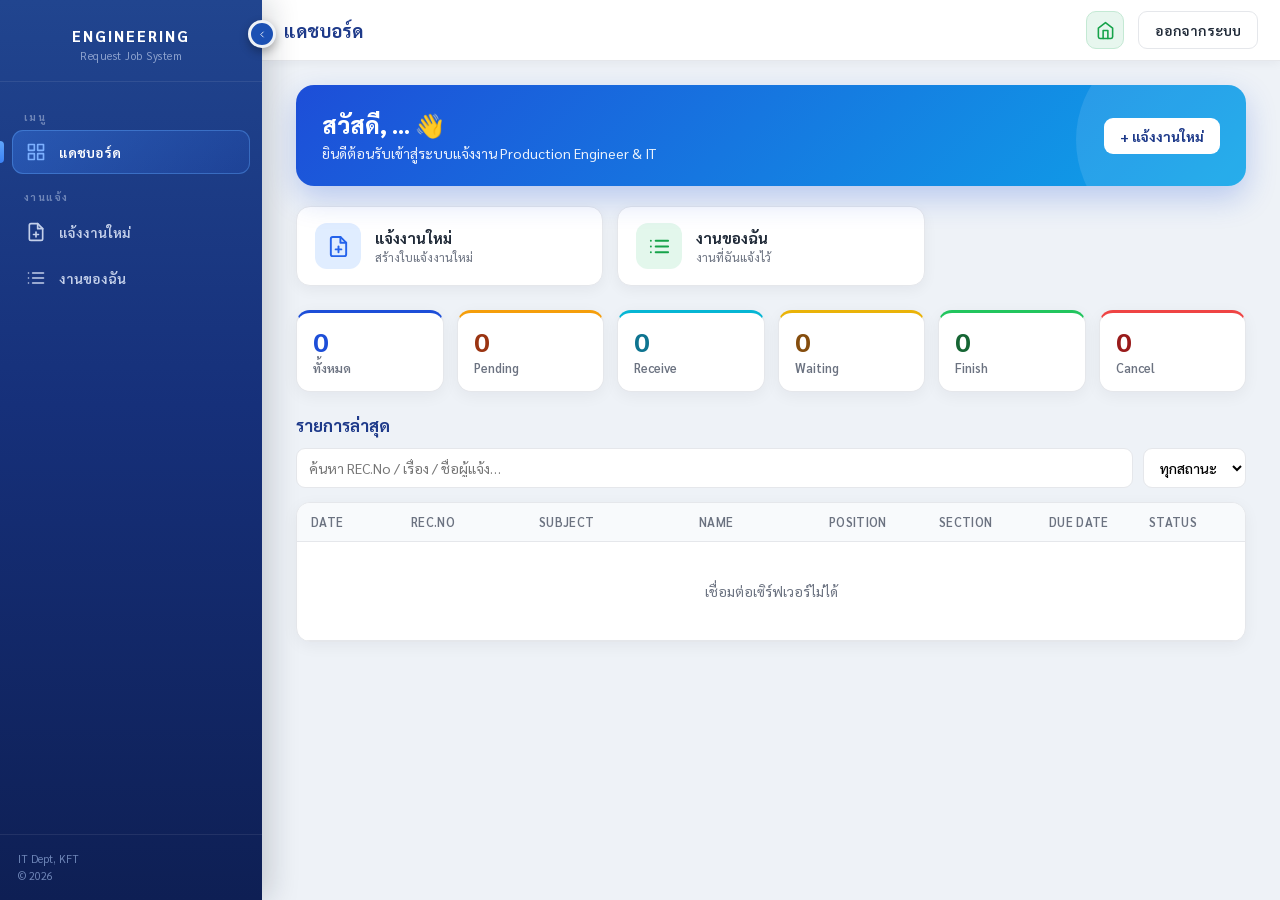
==== commit 6db1a225: "Add green Home button, fix index bounce, Engineering->IT Dept - Home button (green icon badge) to KF" ====
--- a/index.html
+++ b/index.html
@@ -4,12 +4,17 @@
   <meta charset="UTF-8" />
   <meta name="viewport" content="width=device-width, initial-scale=1.0" />
   <title>เข้าสู่ระบบ — Request Job (Production Engineer &amp; IT)</title>
-  <link rel="icon" type="image/png" href="logo.png" />
-  <link rel="stylesheet" href="styles.css?v=52" />
+  <link rel="icon" type="image/x-icon" href="favicon.ico" />
+  <link rel="stylesheet" href="styles.css?v=100" />
 </head>
 <body class="login-page">
-
-  <div class="auth-mobile-brand"><img src="logo.png" alt="KFT — Kasiyama Finetech" /></div>
+<script>
+  // SSO: login อยู่ (bridge เซ็ต uid ให้) → เข้า dashboard, ยังไม่ login → ไป KFT login
+  // (เดิมเด้งกลับ home ทันทีแบบไม่มีเงื่อนไข เลยเข้า request-job ไม่ได้)
+  fetch('api/me.php', { credentials: 'same-origin' })
+    .then(r => location.replace(r.ok ? 'dashboard.html' : 'http://192.168.42.12/kft-documents/login.html'))
+    .catch(() => location.replace('http://192.168.42.12/kft-documents/login.html'));
+</script>
 
   <div class="auth-container" id="authContainer">
 
@@ -81,13 +86,11 @@
     <div class="auth-overlay-wrap">
       <div class="auth-overlay">
         <div class="auth-overlay-panel auth-overlay-left">
-          <div class="overlay-logo"><img src="logo.png" alt="KFT" /></div>
           <h1>ยินดีต้อนรับกลับมา!</h1>
           <p>มีบัญชีอยู่แล้วใช่ไหม เข้าสู่ระบบเพื่อใช้งานต่อได้เลย</p>
           <button class="auth-ghost-btn" id="toSignIn">เข้าสู่ระบบ</button>
         </div>
         <div class="auth-overlay-panel auth-overlay-right">
-          <div class="overlay-logo"><img src="logo.png" alt="KFT" /></div>
           <h1>สวัสดี!</h1>
           <p>ยังไม่มีบัญชี? สมัครสมาชิกเพื่อใช้ระบบแจ้งงาน Production Engineer &amp; IT</p>
           <button class="auth-ghost-btn" id="toSignUp">สมัครสมาชิก</button>
@@ -97,12 +100,9 @@
 
   </div>
 
-  <footer class="login-footer">Engineering Department, KFT &copy; 2026</footer>
+  <footer class="login-footer">IT Department, KFT &copy; 2026</footer>
 
   <script>
-    // If already logged in, go to dashboard
-    fetch('api/me.php').then(r => { if (r.ok) location.href = 'dashboard.html'; });
-
     const container = document.getElementById('authContainer');
     const goSignUp = () => container.classList.add('right-active');
     const goSignIn = () => container.classList.remove('right-active');
--- a/styles.css
+++ b/styles.css
@@ -209,8 +209,8 @@
 .card .l{ font-size:12.5px; color:var(--muted); margin-top:6px; font-weight:600; }
 .card.c-total   .n{ color:var(--brand); }    .card.c-total{ border-top-color:var(--brand); }
 .card.c-pending .n{ color:#9a3412; }         .card.c-pending{ border-top-color:#f59e0b; }
-.card.c-receive .n{ color:#6d28d9; }         .card.c-receive{ border-top-color:#8b5cf6; }
-.card.c-waiting .n{ color:#0e7490; }         .card.c-waiting{ border-top-color:#06b6d4; }
+.card.c-receive .n{ color:#0e7490; }         .card.c-receive{ border-top-color:#06b6d4; }
+.card.c-waiting .n{ color:#854d0e; }         .card.c-waiting{ border-top-color:#eab308; }
 .card.c-finish  .n{ color:#166534; }         .card.c-finish{ border-top-color:#22c55e; }
 .card.c-cancel  .n{ color:#991b1b; }         .card.c-cancel{ border-top-color:#ef4444; }
 @media (max-width:1100px){ .cards{ grid-template-columns:repeat(3,1fr); } }
@@ -295,8 +295,8 @@
 
 .badge{ display:inline-block; padding:3px 12px; border-radius:999px; font-size:12px; font-weight:700; border:1px solid transparent; white-space:nowrap; }
 .badge.pending{ background:#ffedd5; color:#9a3412; border-color:#fed7aa; }
-.badge.receive{ background:#ede9fe; color:#6d28d9; border-color:#ddd6fe; }
-.badge.waiting{ background:#cffafe; color:#0e7490; border-color:#a5f3fc; }
+.badge.receive{ background:#cffafe; color:#0e7490; border-color:#a5f3fc; }
+.badge.waiting{ background:#fef9c3; color:#854d0e; border-color:#fde68a; }
 .badge.finish { background:#dcfce7; color:#166534; border-color:#bbf7d0; }
 .badge.cancel { background:#fee2e2; color:#991b1b; border-color:#fecaca; }
 
@@ -635,3 +635,8 @@
 .pag-perpage{ font:inherit; font-size:12.5px; border:1px solid var(--line); border-radius:8px;
   padding:4px 8px; background:#fff; color:var(--ink); cursor:pointer; outline:none; }
 .pag-perpage:focus{ border-color:#1d4ed8; }
+
+/* Home (hub) button — green icon badge */
+.btn-home{ display:inline-flex; align-items:center; justify-content:center; width:38px; height:38px; border-radius:10px; font-size:0; background:#e7f6ee; color:#16a34a; border:1px solid #c4e9d4; text-decoration:none; cursor:pointer; transition:all .18s; }
+.btn-home svg{ width:19px; height:19px; }
+.btn-home:hover{ background:#16a34a; color:#fff; border-color:#16a34a; }
